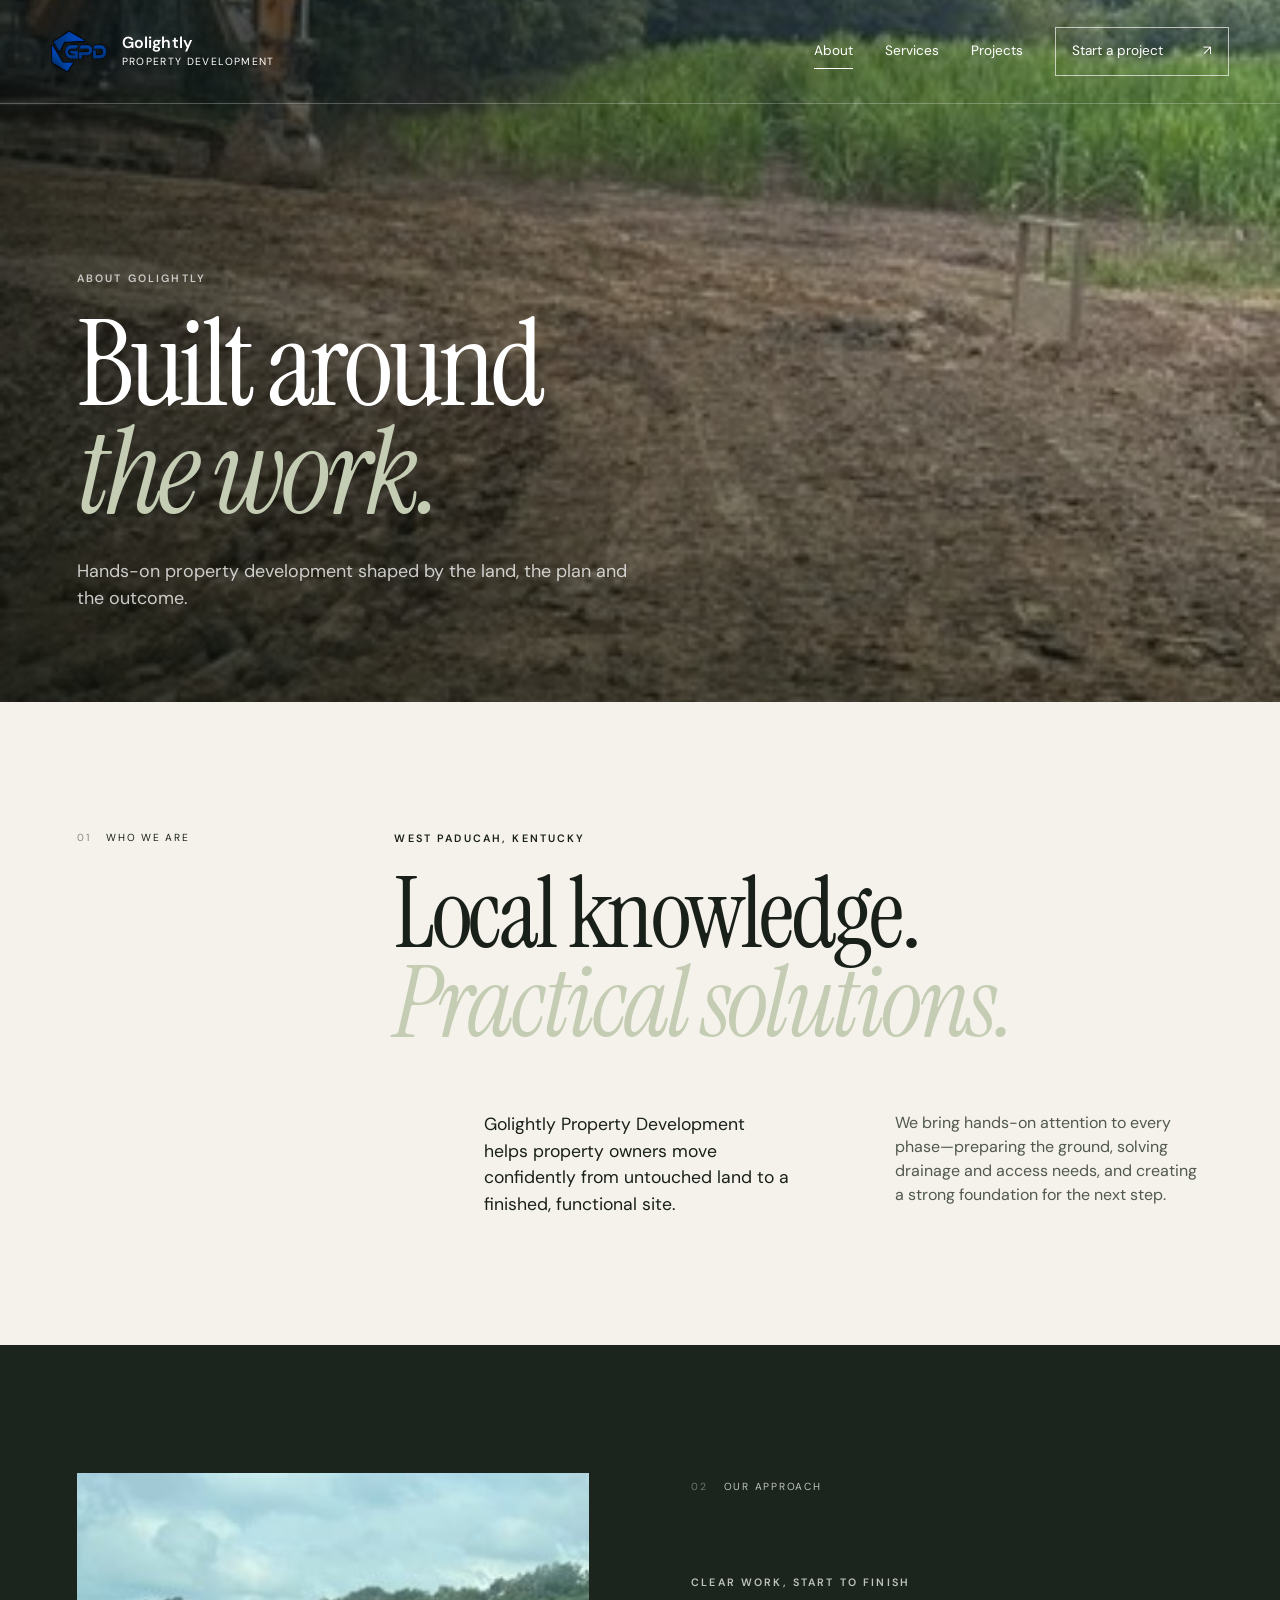
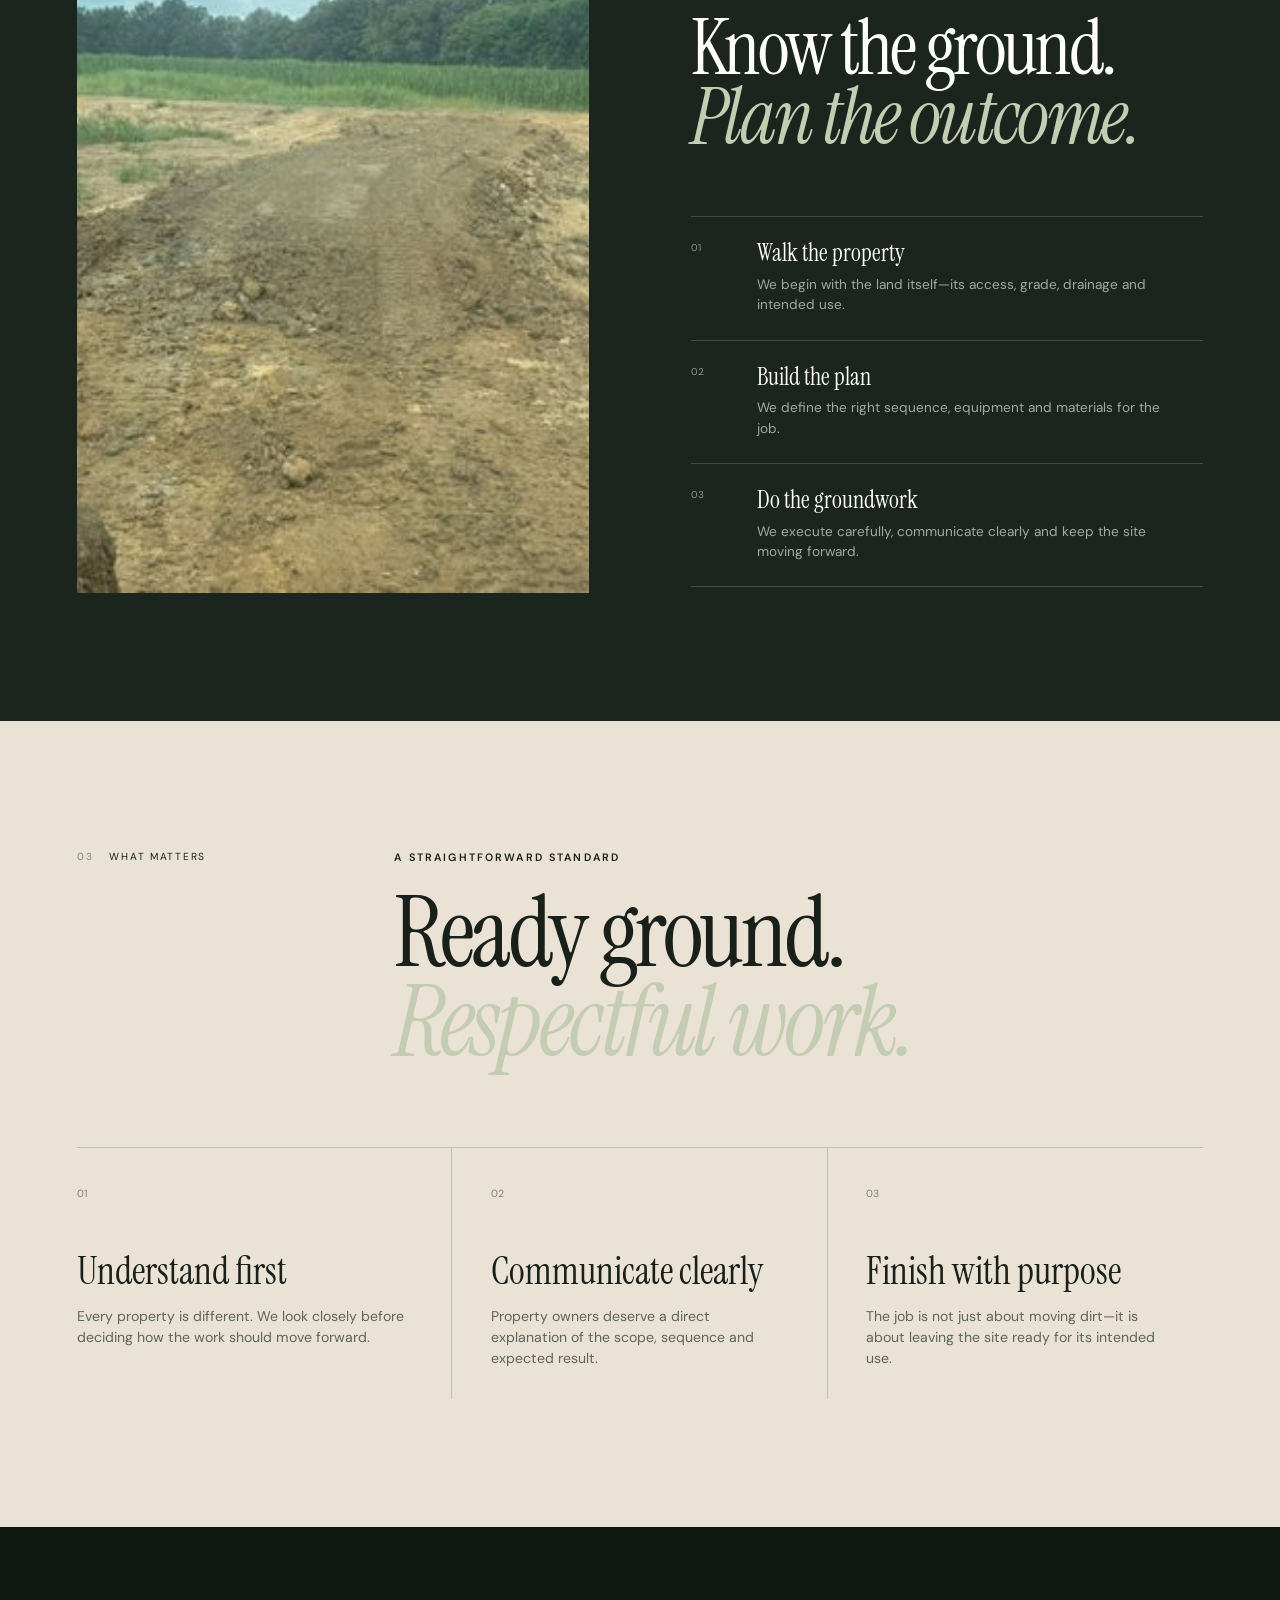
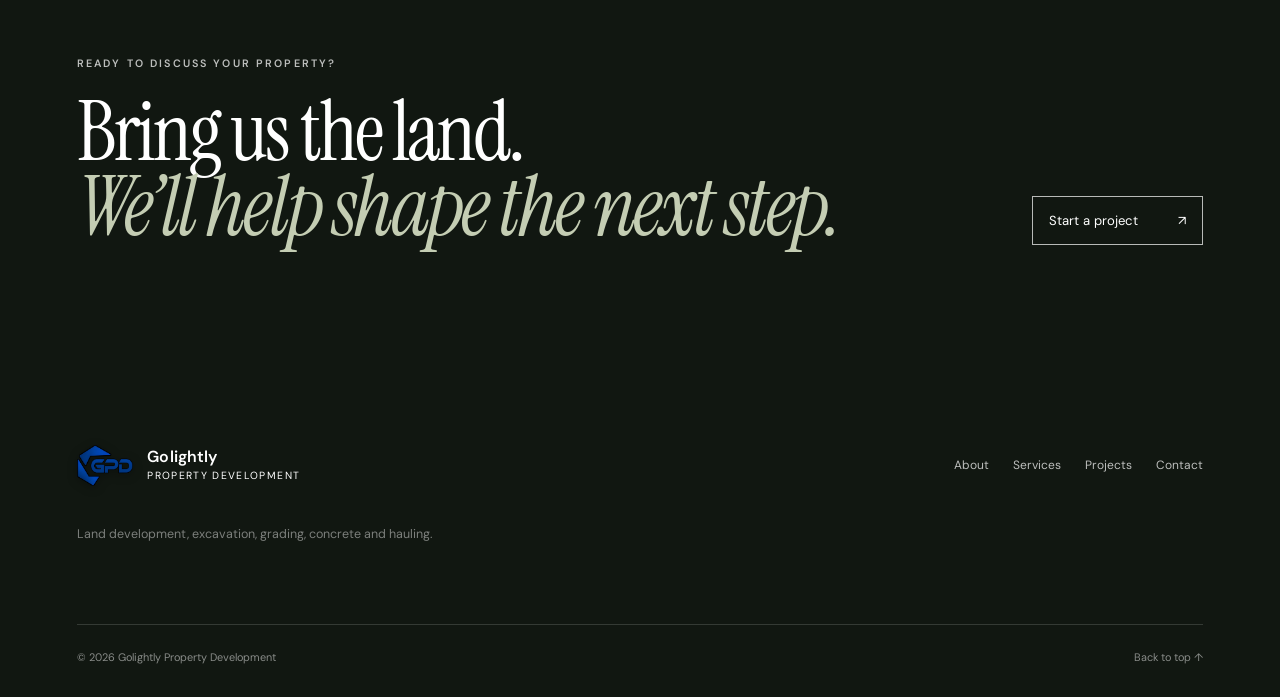
==== about.html @ 74268ecc "Optimize mobile navigation and split site into pages" ====
<!doctype html>
<html lang="en">
  <head>
    <meta charset="UTF-8" />
    <meta name="viewport" content="width=device-width, initial-scale=1" />
    <meta name="description" content="Learn about Golightly Property Development and our straightforward approach to property development and site work in Western Kentucky." />
    <meta name="theme-color" content="#1c251d" />
    <title>About | Golightly Property Development</title>
    <link rel="preconnect" href="https://fonts.googleapis.com" />
    <link rel="preconnect" href="https://fonts.gstatic.com" crossorigin />
    <link href="https://fonts.googleapis.com/css2?family=DM+Sans:wght@400;500;600&family=Instrument+Serif:ital@0;1&display=swap" rel="stylesheet" />
    <link rel="stylesheet" href="styles.css" />
    <script src="script.js" defer></script>
  </head>
  <body>
    <a class="skip-link" href="#main">Skip to content</a>
    <header class="site-header" data-header>
      <a class="brand" href="index.html" aria-label="Golightly Property Development home"><img class="brand-logo" src="assets/gpd-logo.png" alt="" aria-hidden="true" /><span class="brand-name">Golightly <small>Property Development</small></span></a>
      <button class="menu-toggle" type="button" aria-expanded="false" aria-controls="site-nav" data-menu-toggle><span></span><span></span><span></span><span class="sr-only" data-menu-label>Open menu</span></button>
      <nav class="site-nav" id="site-nav" aria-label="Main navigation" data-nav><a href="about.html" aria-current="page">About</a><a href="services.html">Services</a><a href="projects.html">Projects</a><a class="nav-cta" href="contact.html">Start a project <span>↗</span></a></nav>
    </header>

    <main id="main">
      <section class="page-hero" id="top">
        <div class="page-hero-media"><img src="assets/site-clearing.jpg" alt="Excavator working on a cleared development site" /></div>
        <div class="hero-overlay"></div>
        <div class="page-hero-copy reveal"><p class="eyebrow light">About Golightly</p><h1>Built around<br /><em>the work.</em></h1><p>Hands-on property development shaped by the land, the plan and the outcome.</p></div>
      </section>

      <section class="intro section-pad">
        <div class="section-label reveal"><span>01</span> Who we are</div>
        <div class="intro-content reveal">
          <p class="eyebrow">West Paducah, Kentucky</p>
          <h2>Local knowledge.<br /><em>Practical solutions.</em></h2>
          <div class="intro-grid">
            <p>Golightly Property Development helps property owners move confidently from untouched land to a finished, functional site.</p>
            <p>We bring hands-on attention to every phase—preparing the ground, solving drainage and access needs, and creating a strong foundation for the next step.</p>
          </div>
        </div>
      </section>

      <section class="process section-pad">
        <div class="process-visual reveal"><img src="assets/rough-grading.jpg" alt="Freshly graded access path across a development site" loading="lazy" /></div>
        <div class="process-copy reveal">
          <div class="section-label light"><span>02</span> Our approach</div>
          <p class="eyebrow light">Clear work, start to finish</p>
          <h2>Know the ground.<br /><em>Plan the outcome.</em></h2>
          <ol>
            <li><span>01</span><div><h3>Walk the property</h3><p>We begin with the land itself—its access, grade, drainage and intended use.</p></div></li>
            <li><span>02</span><div><h3>Build the plan</h3><p>We define the right sequence, equipment and materials for the job.</p></div></li>
            <li><span>03</span><div><h3>Do the groundwork</h3><p>We execute carefully, communicate clearly and keep the site moving forward.</p></div></li>
          </ol>
        </div>
      </section>

      <section class="values section-pad">
        <div class="values-head reveal"><div class="section-label"><span>03</span> What matters</div><div><p class="eyebrow">A straightforward standard</p><h2>Ready ground.<br /><em>Respectful work.</em></h2></div></div>
        <div class="value-grid">
          <article class="reveal"><span>01</span><h3>Understand first</h3><p>Every property is different. We look closely before deciding how the work should move forward.</p></article>
          <article class="reveal"><span>02</span><h3>Communicate clearly</h3><p>Property owners deserve a direct explanation of the scope, sequence and expected result.</p></article>
          <article class="reveal"><span>03</span><h3>Finish with purpose</h3><p>The job is not just about moving dirt—it is about leaving the site ready for its intended use.</p></article>
        </div>
      </section>

      <section class="inline-cta section-pad"><div class="reveal"><p class="eyebrow light">Ready to discuss your property?</p><h2>Bring us the land.<br /><em>We’ll help shape the next step.</em></h2></div><a class="button button-light" href="contact.html">Start a project <span>↗</span></a></section>
    </main>

    <footer><div class="footer-top"><a class="brand footer-brand" href="index.html"><img class="brand-logo" src="assets/gpd-logo.png" alt="" aria-hidden="true" /><span class="brand-name">Golightly <small>Property Development</small></span></a><nav class="footer-nav" aria-label="Footer navigation"><a href="about.html">About</a><a href="services.html">Services</a><a href="projects.html">Projects</a><a href="contact.html">Contact</a></nav></div><p>Land development, excavation, grading, concrete and hauling.</p><div class="footer-bottom"><span>© <span data-year></span> Golightly Property Development</span><a href="#top">Back to top ↑</a></div></footer>
  </body>
</html>
---- styles.css ----
:root {
  --ink: #192019;
  --forest: #1c251d;
  --forest-dark: #111711;
  --moss: #7f8c68;
  --sand: #e9e2d5;
  --cream: #f5f2eb;
  --white: #fff;
  --line: rgba(25, 32, 25, 0.18);
  --serif: "Instrument Serif", Georgia, serif;
  --sans: "DM Sans", Arial, sans-serif;
  --page-pad: clamp(1.5rem, 6vw, 7rem);
}

* {
  box-sizing: border-box;
}

html {
  scroll-behavior: smooth;
  scroll-padding-top: 96px;
}

body {
  margin: 0;
  min-width: 320px;
  overflow-x: hidden;
  background: var(--cream);
  color: var(--ink);
  font-family: var(--sans);
  font-size: 16px;
  line-height: 1.5;
  -webkit-font-smoothing: antialiased;
}

body.menu-open {
  width: 100%;
  overflow: hidden;
  overscroll-behavior: none;
}

img {
  display: block;
  width: 100%;
  height: 100%;
  object-fit: cover;
}

a {
  color: inherit;
  text-decoration: none;
}

button,
input,
select,
textarea {
  font: inherit;
}

button,
a {
  -webkit-tap-highlight-color: transparent;
}

.skip-link {
  position: fixed;
  left: 1rem;
  top: -5rem;
  z-index: 200;
  background: white;
  color: var(--ink);
  padding: 0.8rem 1rem;
}

.skip-link:focus {
  top: 1rem;
}

.sr-only {
  position: absolute;
  width: 1px;
  height: 1px;
  padding: 0;
  margin: -1px;
  overflow: hidden;
  clip: rect(0, 0, 0, 0);
  white-space: nowrap;
  border: 0;
}

.site-header {
  position: absolute;
  z-index: 100;
  top: 0;
  left: 0;
  width: 100%;
  height: 104px;
  padding: 0 clamp(1.25rem, 4vw, 4.5rem);
  display: flex;
  align-items: center;
  justify-content: space-between;
  color: white;
  border-bottom: 1px solid rgba(255, 255, 255, 0.25);
  transition: height 0.3s ease, background-color 0.3s ease, box-shadow 0.3s ease;
}

.site-header.scrolled,
.site-header.solid-header,
.site-header.menu-open {
  position: fixed;
  height: 82px;
  background: var(--forest);
  box-shadow: 0 8px 28px rgba(0, 0, 0, 0.16);
}

.brand {
  position: relative;
  z-index: 103;
  display: flex;
  align-items: center;
  gap: 0.9rem;
  min-width: 0;
}

.brand-logo {
  flex: 0 0 auto;
  width: 56px;
  height: 56px;
  object-fit: contain;
  filter: drop-shadow(0 2px 5px rgba(0, 0, 0, 0.3));
}

.brand-name {
  font-weight: 600;
  font-size: 1rem;
  line-height: 1.05;
  letter-spacing: 0.01em;
}

.brand-name small {
  display: block;
  margin-top: 0.3rem;
  font-size: 0.65rem;
  font-weight: 400;
  letter-spacing: 0.13em;
  text-transform: uppercase;
}

.site-nav {
  display: flex;
  align-items: center;
  gap: clamp(1.25rem, 2.5vw, 2.25rem);
  font-size: 0.85rem;
}

.site-nav > a:not(.nav-cta) {
  position: relative;
}

.site-nav > a:not(.nav-cta)::after {
  content: "";
  position: absolute;
  left: 0;
  bottom: -7px;
  width: 0;
  height: 1px;
  background: white;
  transition: width 0.3s ease;
}

.site-nav > a:hover::after,
.site-nav > a[aria-current="page"]::after {
  width: 100%;
}

.nav-cta,
.button {
  display: inline-flex;
  align-items: center;
  justify-content: space-between;
  gap: 2.5rem;
  border: 1px solid rgba(255, 255, 255, 0.65);
  padding: 0.85rem 1rem;
  transition: color 0.25s ease, background-color 0.25s ease, transform 0.25s ease;
}

.nav-cta:hover,
.button-light:hover {
  background: white;
  color: var(--forest);
}

.button:hover {
  transform: translateY(-2px);
}

.button-light {
  color: white;
  border-color: rgba(255, 255, 255, 0.7);
  font-size: 0.82rem;
}

.menu-toggle {
  position: relative;
  z-index: 104;
  display: none;
  width: 44px;
  height: 44px;
  padding: 9px 7px;
  border: 0;
  background: transparent;
  color: white;
  cursor: pointer;
}

.menu-toggle span:not(.sr-only) {
  display: block;
  width: 100%;
  height: 1px;
  margin: 6px 0;
  background: currentColor;
  transform-origin: center;
  transition: transform 0.25s ease, opacity 0.2s ease;
}

.menu-toggle[aria-expanded="true"] span:nth-child(1) {
  transform: translateY(7px) rotate(45deg);
}

.menu-toggle[aria-expanded="true"] span:nth-child(2) {
  opacity: 0;
}

.menu-toggle[aria-expanded="true"] span:nth-child(3) {
  transform: translateY(-7px) rotate(-45deg);
}

.hero,
.page-hero {
  position: relative;
  color: white;
  overflow: hidden;
  isolation: isolate;
}

.hero {
  min-height: 720px;
  height: 100svh;
}

.page-hero {
  min-height: 600px;
  height: min(78svh, 820px);
}

.hero-media,
.hero-overlay,
.page-hero-media {
  position: absolute;
  inset: 0;
}

.hero-media,
.page-hero-media {
  z-index: -2;
}

.hero-overlay {
  z-index: -1;
  background:
    linear-gradient(90deg, rgba(14, 19, 14, 0.75) 0%, rgba(14, 19, 14, 0.38) 50%, rgba(14, 19, 14, 0.12)),
    linear-gradient(0deg, rgba(14, 19, 14, 0.5), transparent 50%);
}

.hero-media img {
  object-position: center 52%;
  transform: scale(1.02);
  animation: heroScale 12s ease-out forwards;
}

.page-hero-media img {
  object-position: center;
}

@keyframes heroScale {
  to {
    transform: scale(1.1);
  }
}

.hero-copy {
  position: absolute;
  left: clamp(1.5rem, 8vw, 9rem);
  bottom: clamp(5rem, 12vh, 9rem);
  width: min(880px, 84vw);
}

.page-hero-copy {
  position: absolute;
  left: var(--page-pad);
  bottom: clamp(4rem, 10vh, 7rem);
  width: min(920px, 85vw);
}

.page-hero-copy > p:last-child {
  max-width: 560px;
  margin: 2rem 0 0;
  color: rgba(255, 255, 255, 0.76);
  font-size: clamp(1rem, 1.4vw, 1.2rem);
}

.eyebrow {
  margin: 0 0 1.5rem;
  font-size: 0.67rem;
  font-weight: 600;
  letter-spacing: 0.2em;
  text-transform: uppercase;
}

.eyebrow.light {
  color: rgba(255, 255, 255, 0.72);
}

h1,
h2 {
  margin: 0;
  font-family: var(--serif);
  font-weight: 400;
  line-height: 0.9;
  letter-spacing: -0.035em;
}

h1 {
  font-size: clamp(4rem, 9.4vw, 9rem);
}

h2 {
  font-size: clamp(3.4rem, 7.7vw, 7.2rem);
}

h1 em,
h2 em {
  color: #c4cdb3;
  font-weight: 400;
}

.hero-intro {
  max-width: 560px;
  margin: 2.2rem 0 2.5rem;
  color: rgba(255, 255, 255, 0.82);
  font-size: clamp(1rem, 1.5vw, 1.2rem);
}

.hero-actions {
  display: flex;
  align-items: center;
  gap: 2rem;
}

.text-link {
  display: inline-flex;
  align-items: center;
  justify-content: space-between;
  gap: 3rem;
  padding-bottom: 0.55rem;
  border-bottom: 1px solid currentColor;
  font-size: 0.82rem;
}

.text-link.light {
  color: white;
}

.hero-index {
  position: absolute;
  right: clamp(1.5rem, 4vw, 4.5rem);
  bottom: 3.2rem;
  display: flex;
  align-items: center;
  gap: 0.75rem;
  font-size: 0.65rem;
}

.hero-index .line {
  width: 90px;
  height: 1px;
  background: rgba(255, 255, 255, 0.55);
}

.section-pad {
  padding: clamp(5.5rem, 10vw, 10rem) var(--page-pad);
}

.section-label {
  display: flex;
  gap: 1rem;
  font-size: 0.64rem;
  letter-spacing: 0.17em;
  text-transform: uppercase;
}

.section-label span {
  opacity: 0.5;
}

.section-label.light {
  color: rgba(255, 255, 255, 0.72);
}

.intro {
  display: grid;
  grid-template-columns: minmax(130px, 1fr) minmax(0, 3fr);
  gap: 3rem;
}

.intro-content {
  max-width: 1080px;
}

.intro-grid {
  display: grid;
  grid-template-columns: 1fr 1fr;
  gap: clamp(2rem, 8vw, 8rem);
  max-width: 850px;
  margin: 4rem 0 0 clamp(0rem, 7vw, 7rem);
}

.intro-grid p {
  margin: 0;
  color: #50584f;
}

.intro-grid > p:first-child {
  color: var(--ink);
  font-size: 1.1rem;
}

.intro-grid .text-link {
  margin-top: 2rem;
}

.services {
  background: var(--sand);
}

.services-head,
.services-intro {
  display: grid;
  grid-template-columns: minmax(130px, 1fr) minmax(0, 3fr);
}

.services-head .eyebrow,
.services-head h2 {
  grid-column: 2;
}

.service-list {
  margin-top: 5rem;
  border-top: 1px solid var(--line);
}

.service-item {
  display: grid;
  grid-template-columns: minmax(70px, 1fr) minmax(0, 3fr) auto;
  gap: 2rem;
  align-items: center;
  padding: 2rem 0;
  border-bottom: 1px solid var(--line);
  transition: padding 0.3s ease, background-color 0.3s ease;
}

.service-num {
  font-size: 0.65rem;
  opacity: 0.6;
}

.service-item > div {
  display: grid;
  grid-template-columns: 1fr 1fr;
  gap: 3rem;
  align-items: center;
}

.service-item h3 {
  margin: 0;
  font: 400 clamp(1.8rem, 3.5vw, 3.3rem) / 1 var(--serif);
}

.service-item p {
  max-width: 410px;
  margin: 0;
  color: #666b62;
  font-size: 0.88rem;
}

.service-arrow {
  font-size: 1.3rem;
}

.services-intro {
  gap: 3rem;
}

.services-intro > div:last-child {
  max-width: 980px;
}

.lead-copy {
  max-width: 600px;
  margin: 3rem 0 0;
  color: #5c635a;
  font-size: 1.05rem;
}

.service-details {
  background: var(--sand);
}

.service-detail {
  display: grid;
  grid-template-columns: minmax(0, 1.05fr) minmax(0, 0.95fr);
  gap: clamp(3rem, 8vw, 9rem);
  align-items: center;
  border-bottom: 1px solid var(--line);
}

.service-detail.reverse .service-detail-image {
  order: 2;
}

.service-detail-image {
  height: min(650px, 55vw);
  min-height: 430px;
  overflow: hidden;
}

.service-detail-copy {
  max-width: 590px;
}

.service-detail-copy .service-num {
  display: block;
  margin-bottom: 4rem;
}

.service-detail-copy h2 {
  font-size: clamp(3.3rem, 6vw, 6rem);
}

.service-detail-copy > p:not(.eyebrow) {
  max-width: 520px;
  margin: 2rem 0;
  color: #596057;
}

.service-detail-copy ul {
  margin: 2.5rem 0 0;
  padding: 0;
  list-style: none;
  border-top: 1px solid var(--line);
}

.service-detail-copy li {
  position: relative;
  padding: 0.9rem 0 0.9rem 1.25rem;
  border-bottom: 1px solid var(--line);
  font-size: 0.85rem;
}

.service-detail-copy li::before {
  content: "↗";
  position: absolute;
  left: 0;
  color: var(--moss);
}

.work {
  background: var(--cream);
}

.work-head {
  display: grid;
  grid-template-columns: minmax(130px, 1fr) minmax(0, 2fr) minmax(220px, 1fr);
  gap: 3rem;
  align-items: end;
  margin-bottom: 6rem;
}

.work-head > p,
.work-summary p {
  max-width: 310px;
  margin: 0;
  color: #656b64;
}

.work-summary .text-link {
  margin-top: 2rem;
}

.project-grid {
  display: grid;
  grid-template-columns: minmax(0, 1fr) minmax(0, 1fr);
  gap: clamp(3rem, 7vw, 8rem) clamp(1.5rem, 4vw, 4rem);
}

.project-grid-featured .project:nth-child(2),
.project-grid:not(.project-grid-featured) .project:nth-child(even) {
  margin-top: 8rem;
}

.project-image {
  display: block;
  height: clamp(340px, 48vw, 680px);
  overflow: hidden;
  background: #ddd;
}

.project-image.portrait {
  height: clamp(420px, 52vw, 720px);
}

.project-image img {
  transition: transform 0.8s cubic-bezier(0.2, 0.7, 0.2, 1);
}

figure {
  margin: 0;
}

figcaption {
  display: flex;
  justify-content: space-between;
  gap: 1rem;
  margin-top: 1.2rem;
  padding-top: 1.2rem;
  border-top: 1px solid var(--line);
}

figcaption span {
  color: #797e76;
  font-size: 0.65rem;
  letter-spacing: 0.12em;
  text-transform: uppercase;
}

figcaption h3 {
  margin: 0.35rem 0 0;
  font: 400 1.65rem / 1 var(--serif);
}

.process {
  display: grid;
  grid-template-columns: minmax(0, 1fr) minmax(0, 1fr);
  gap: clamp(3rem, 8vw, 8rem);
  align-items: center;
  background: var(--forest);
  color: white;
}

.process-visual {
  height: min(720px, 70vw);
  min-height: 480px;
}

.process-copy .section-label {
  margin-bottom: 5rem;
}

.process-copy h2 {
  font-size: clamp(3.4rem, 6vw, 6.2rem);
}

.process ol {
  margin: 4rem 0 0;
  padding: 0;
  list-style: none;
  border-top: 1px solid rgba(255, 255, 255, 0.18);
}

.process li {
  display: grid;
  grid-template-columns: 50px 1fr;
  gap: 1rem;
  padding: 1.5rem 0;
  border-bottom: 1px solid rgba(255, 255, 255, 0.18);
}

.process li > span {
  font-size: 0.62rem;
  opacity: 0.5;
}

.process h3 {
  margin: 0;
  font: 400 1.5rem / 1 var(--serif);
}

.process li p {
  max-width: 420px;
  margin: 0.6rem 0 0;
  color: rgba(255, 255, 255, 0.6);
  font-size: 0.85rem;
}

.values {
  background: var(--sand);
}

.values-head {
  display: grid;
  grid-template-columns: minmax(130px, 1fr) minmax(0, 3fr);
  gap: 3rem;
  margin-bottom: 5rem;
}

.value-grid {
  display: grid;
  grid-template-columns: repeat(3, minmax(0, 1fr));
  border-top: 1px solid var(--line);
}

.value-grid article {
  min-width: 0;
  padding: 2rem clamp(1rem, 3vw, 3rem) 1rem 0;
  border-right: 1px solid var(--line);
}

.value-grid article:not(:first-child) {
  padding-left: clamp(1rem, 3vw, 3rem);
}

.value-grid article:last-child {
  border-right: 0;
}

.value-grid span {
  font-size: 0.65rem;
  opacity: 0.5;
}

.value-grid h3 {
  margin: 3rem 0 1rem;
  font: 400 clamp(1.8rem, 3vw, 2.7rem) / 1 var(--serif);
}

.value-grid p {
  color: #5d645b;
  font-size: 0.88rem;
}

.gallery {
  padding-bottom: clamp(5rem, 9vw, 9rem);
  overflow: hidden;
  background: var(--sand);
}

.marquee {
  display: flex;
  align-items: center;
  gap: 2.5rem;
  padding: 2rem 0 2.5rem;
  white-space: nowrap;
  transform: translateX(-4vw);
  font: 400 clamp(3rem, 7vw, 7rem) / 1 var(--serif);
}

.marquee i {
  color: var(--moss);
  font: normal 1.5rem var(--sans);
}

.gallery-grid {
  display: grid;
  grid-template-columns: 1.1fr 0.8fr 1fr;
  gap: 1rem;
  padding: 0 clamp(1rem, 3vw, 3rem);
}

.gallery-grid img {
  height: clamp(250px, 36vw, 520px);
}

.gallery-grid img:nth-child(2) {
  height: clamp(220px, 29vw, 420px);
  margin-top: 5rem;
}

.home-cta {
  display: grid;
  grid-template-columns: minmax(0, 1fr) minmax(0, 1fr);
  gap: clamp(3rem, 8vw, 8rem);
  align-items: center;
  background: var(--forest-dark);
  color: white;
}

.home-cta-image {
  height: min(680px, 62vw);
  min-height: 440px;
}

.home-cta-copy h2 {
  font-size: clamp(3.5rem, 6.5vw, 6.5rem);
}

.home-cta-copy > p:not(.eyebrow) {
  max-width: 500px;
  margin: 2rem 0 2.5rem;
  color: rgba(255, 255, 255, 0.64);
}

.inline-cta {
  display: flex;
  align-items: end;
  justify-content: space-between;
  gap: 3rem;
  background: var(--forest-dark);
  color: white;
}

.inline-cta h2 {
  font-size: clamp(3.4rem, 6.5vw, 6.5rem);
}

.inline-cta .button {
  flex: 0 0 auto;
}

.contact-page {
  background: var(--forest-dark);
}

.contact {
  display: flex;
  min-height: 100svh;
  padding-top: clamp(10rem, 16vw, 14rem);
  flex-direction: column;
  justify-content: space-between;
  background: var(--forest-dark);
  color: white;
}

.contact-top .section-label {
  margin-bottom: 5rem;
}

.contact-top h1 {
  font-size: clamp(4rem, 9vw, 9rem);
}

.contact-top > p:last-child {
  max-width: 530px;
  margin: 2rem 0 0;
  color: rgba(255, 255, 255, 0.62);
}

.contact-bottom {
  display: grid;
  grid-template-columns: minmax(0, 1.65fr) minmax(280px, 0.7fr);
  gap: clamp(3rem, 8vw, 8rem);
  align-items: start;
  margin-top: 7rem;
}

.project-form {
  min-width: 0;
  padding-top: 2rem;
  border-top: 1px solid rgba(255, 255, 255, 0.35);
}

.form-grid {
  display: grid;
  grid-template-columns: minmax(0, 1fr) minmax(0, 1fr);
  gap: 2rem 1.5rem;
}

.project-form label {
  display: block;
  min-width: 0;
}

.project-form label > span {
  display: block;
  margin-bottom: 0.7rem;
  color: rgba(255, 255, 255, 0.5);
  font-size: 0.62rem;
  letter-spacing: 0.15em;
  text-transform: uppercase;
}

.project-form input,
.project-form select,
.project-form textarea {
  width: 100%;
  max-width: 100%;
  padding: 0.55rem 0 0.85rem;
  border: 0;
  border-bottom: 1px solid rgba(255, 255, 255, 0.25);
  border-radius: 0;
  outline: none;
  background: transparent;
  color: white;
  font-size: max(1rem, 16px);
  transition: border-color 0.25s ease;
}

.project-form textarea {
  min-height: 125px;
  resize: vertical;
}

.project-form select {
  color: rgba(255, 255, 255, 0.82);
  cursor: pointer;
}

.project-form select option {
  background: var(--cream);
  color: var(--ink);
}

.project-form input::placeholder,
.project-form textarea::placeholder {
  color: rgba(255, 255, 255, 0.32);
}

.project-form input:focus,
.project-form select:focus,
.project-form textarea:focus {
  border-color: #4d8df7;
}

.form-wide {
  grid-column: 1 / -1;
}

.form-actions {
  display: flex;
  align-items: center;
  justify-content: space-between;
  gap: 2rem;
  margin-top: 2rem;
}

.form-actions p {
  max-width: 300px;
  margin: 0;
  color: rgba(255, 255, 255, 0.42);
  font-size: 0.7rem;
}

.form-actions button {
  display: flex;
  align-items: center;
  justify-content: space-between;
  gap: 3rem;
  min-height: 50px;
  padding: 1rem 1.2rem;
  border: 1px solid #3d7ee8;
  background: #135bbd;
  color: white;
  cursor: pointer;
  transition: background-color 0.25s ease, transform 0.25s ease;
}

.form-actions button:hover {
  background: #1d6ed9;
  transform: translateY(-2px);
}

.form-status {
  min-height: 1.4em;
  margin: 1rem 0 0;
  color: #a9c5f4;
  font-size: 0.78rem;
}

.contact-aside {
  position: sticky;
  top: 110px;
  min-width: 0;
}

.contact-call,
.contact-email {
  display: flex;
  padding: 1.5rem 0 2rem;
  flex-direction: column;
  gap: 1rem;
  border-top: 1px solid rgba(255, 255, 255, 0.35);
}

.contact-call span,
.contact-email span {
  color: rgba(255, 255, 255, 0.45);
  font-size: 0.65rem;
  letter-spacing: 0.14em;
  text-transform: uppercase;
}

.contact-call strong {
  font: 400 clamp(1.6rem, 3vw, 2.3rem) / 1 var(--serif);
}

.contact-email strong {
  overflow-wrap: anywhere;
  font: 400 clamp(1.15rem, 2vw, 1.7rem) / 1.15 var(--serif);
}

.contact-meta {
  display: grid;
  gap: 1.5rem;
  padding-top: 2rem;
  border-top: 1px solid rgba(255, 255, 255, 0.18);
}

.contact-meta p {
  margin: 0;
}

.contact-meta span {
  display: block;
  margin-bottom: 0.5rem;
  color: rgba(255, 255, 255, 0.45);
  font-size: 0.62rem;
  letter-spacing: 0.15em;
  text-transform: uppercase;
}

footer {
  padding: 4rem var(--page-pad) 2rem;
  background: var(--forest-dark);
  color: white;
}

.footer-top {
  display: flex;
  align-items: center;
  justify-content: space-between;
  gap: 2rem;
}

.footer-brand {
  display: inline-flex;
}

.footer-nav {
  display: flex;
  flex-wrap: wrap;
  gap: 1.5rem;
  color: rgba(255, 255, 255, 0.72);
  font-size: 0.75rem;
}

footer > p {
  max-width: 360px;
  margin: 2rem 0 5rem;
  color: rgba(255, 255, 255, 0.45);
  font-size: 0.78rem;
}

.footer-bottom {
  display: flex;
  justify-content: space-between;
  padding-top: 1.5rem;
  border-top: 1px solid rgba(255, 255, 255, 0.15);
  color: rgba(255, 255, 255, 0.5);
  font-size: 0.68rem;
}

.reveal {
  opacity: 0;
  transform: translateY(30px);
  transition: opacity 0.85s ease, transform 0.85s cubic-bezier(0.2, 0.7, 0.2, 1);
}

.reveal.visible {
  opacity: 1;
  transform: none;
}

@media (hover: hover) and (pointer: fine) {
  .service-item:hover {
    padding-left: 1rem;
    background: rgba(255, 255, 255, 0.25);
  }

  .project:hover img {
    transform: scale(1.04);
  }
}

@media (max-width: 960px) {
  .site-header {
    height: 82px;
    padding-inline: 1.25rem;
  }

  .site-header.scrolled,
  .site-header.solid-header,
  .site-header.menu-open {
    height: 82px;
  }

  .brand-logo {
    width: 48px;
    height: 48px;
  }

  .brand-name {
    font-size: 0.88rem;
  }

  .brand-name small {
    font-size: 0.55rem;
  }

  .menu-toggle {
    display: block;
  }

  .site-nav {
    position: fixed;
    z-index: 101;
    inset: 0;
    width: 100%;
    height: 100vh;
    height: 100dvh;
    padding: max(7rem, env(safe-area-inset-top)) max(1.5rem, env(safe-area-inset-right)) max(2rem, env(safe-area-inset-bottom)) max(1.5rem, env(safe-area-inset-left));
    display: flex;
    overflow-y: auto;
    overscroll-behavior: contain;
    flex-direction: column;
    align-items: flex-start;
    justify-content: center;
    gap: 1.75rem;
    background-color: #1c251d;
    color: white;
    font: 400 clamp(2.4rem, 9vw, 4.5rem) / 1 var(--serif);
    visibility: hidden;
    pointer-events: none;
    transform: translateX(100%);
    transition: transform 0.38s cubic-bezier(0.7, 0, 0.2, 1), visibility 0s linear 0.38s;
  }

  .site-nav.open {
    visibility: visible;
    pointer-events: auto;
    transform: translateX(0);
    transition-delay: 0s;
  }

  .site-nav > a:not(.nav-cta)::after {
    bottom: -5px;
  }

  .site-nav .nav-cta {
    width: 100%;
    margin-top: 0.75rem;
    font: 400 1rem var(--sans);
  }

  .hero,
  .page-hero {
    min-height: 650px;
  }

  .hero-copy,
  .page-hero-copy {
    left: 1.5rem;
    width: calc(100% - 3rem);
  }

  .hero-copy {
    bottom: 5rem;
  }

  .page-hero-copy {
    bottom: 4rem;
  }

  .hero-index {
    display: none;
  }

  .intro,
  .services-head,
  .services-intro,
  .work-head,
  .process,
  .service-detail,
  .values-head,
  .home-cta,
  .contact-bottom {
    grid-template-columns: minmax(0, 1fr);
  }

  .intro .section-label,
  .services-head .section-label,
  .services-intro .section-label,
  .work-head .section-label,
  .values-head .section-label {
    margin-bottom: 1rem;
  }

  .intro-grid {
    margin-left: 0;
  }

  .services-head .eyebrow,
  .services-head h2 {
    grid-column: 1;
  }

  .service-item {
    grid-template-columns: 40px minmax(0, 1fr) auto;
  }

  .service-item > div {
    grid-template-columns: minmax(0, 1fr);
    gap: 0.8rem;
  }

  .service-detail.reverse .service-detail-image {
    order: 0;
  }

  .service-detail-image {
    height: min(650px, 75vw);
    min-height: 440px;
  }

  .work-head {
    gap: 1rem;
  }

  .work-summary p {
    max-width: 520px;
  }

  .process-visual,
  .home-cta-image {
    height: min(620px, 80vw);
    min-height: 440px;
  }

  .process-copy .section-label {
    margin: 0 0 3rem;
  }

  .contact-bottom {
    gap: 4rem;
    margin-top: 5rem;
  }

  .contact-aside {
    position: static;
  }

  .inline-cta {
    align-items: flex-start;
    flex-direction: column;
  }
}

@media (max-width: 700px) {
  :root {
    --page-pad: 1.25rem;
  }

  html {
    scroll-padding-top: 82px;
  }

  h1 {
    font-size: clamp(3.25rem, 16vw, 5.2rem);
    line-height: 0.92;
  }

  h2 {
    font-size: clamp(2.9rem, 13.5vw, 4.6rem);
    line-height: 0.94;
  }

  .hero,
  .page-hero {
    min-height: 610px;
    height: 100svh;
    max-height: 820px;
  }

  .hero-copy,
  .page-hero-copy {
    left: var(--page-pad);
    width: calc(100% - (var(--page-pad) * 2));
  }

  .hero-copy {
    bottom: 3.5rem;
  }

  .page-hero-copy {
    bottom: 3rem;
  }

  .hero-intro,
  .page-hero-copy > p:last-child {
    max-width: 100%;
    margin-top: 1.5rem;
    font-size: 0.96rem;
  }

  .hero-actions {
    align-items: flex-start;
    flex-direction: column;
    gap: 1.25rem;
  }

  .hero-actions .button,
  .hero-actions .text-link {
    width: 100%;
  }

  .section-pad {
    padding-block: clamp(4.5rem, 18vw, 6.5rem);
  }

  .intro-grid,
  .project-grid,
  .value-grid,
  .gallery-grid,
  .form-grid {
    grid-template-columns: minmax(0, 1fr);
  }

  .intro-grid {
    gap: 1.5rem;
    margin-top: 2.5rem;
  }

  .service-list {
    margin-top: 3rem;
  }

  .service-item {
    gap: 0.75rem;
    padding: 1.5rem 0;
  }

  .service-item h3 {
    font-size: 1.85rem;
  }

  .service-item p {
    font-size: 0.78rem;
  }

  .service-detail-image,
  .process-visual,
  .home-cta-image {
    height: 115vw;
    min-height: 380px;
    max-height: 560px;
  }

  .service-detail-copy .service-num {
    margin-bottom: 2.5rem;
  }

  .work-head {
    margin-bottom: 3.5rem;
  }

  .project-grid {
    gap: 4rem;
  }

  .project-grid-featured .project:nth-child(2),
  .project-grid:not(.project-grid-featured) .project:nth-child(even) {
    margin-top: 0;
  }

  .project-image,
  .project-image.portrait {
    height: 112vw;
    min-height: 360px;
    max-height: 590px;
  }

  figcaption {
    align-items: flex-start;
  }

  figcaption h3 {
    font-size: 1.45rem;
  }

  .value-grid {
    border-top: 0;
  }

  .value-grid article,
  .value-grid article:not(:first-child) {
    padding: 2rem 0;
    border-top: 1px solid var(--line);
    border-right: 0;
  }

  .value-grid h3 {
    margin-top: 2rem;
  }

  .gallery-grid {
    gap: 1rem;
  }

  .gallery-grid img,
  .gallery-grid img:nth-child(2) {
    height: 78vw;
    margin-top: 0;
  }

  .gallery-grid img:last-child {
    display: none;
  }

  .marquee {
    font-size: 3rem;
  }

  .inline-cta .button {
    width: 100%;
  }

  .contact {
    padding-top: 9rem;
  }

  .contact-top .section-label {
    margin-bottom: 3rem;
  }

  .contact-top h1 {
    font-size: clamp(3.25rem, 16vw, 5.2rem);
  }

  .form-wide {
    grid-column: 1;
  }

  .form-actions {
    align-items: stretch;
    flex-direction: column;
  }

  .form-actions button {
    width: 100%;
  }

  .contact-meta {
    grid-template-columns: minmax(0, 1fr);
  }

  .footer-top {
    align-items: flex-start;
    flex-direction: column;
  }

  .footer-nav {
    width: 100%;
    justify-content: space-between;
  }

  footer > p {
    margin-bottom: 3rem;
  }

  .footer-bottom {
    gap: 1rem;
    flex-direction: column;
  }
}

@media (max-width: 390px) {
  .site-header {
    padding-inline: 0.9rem;
  }

  .brand {
    gap: 0.6rem;
  }

  .brand-logo {
    width: 42px;
    height: 42px;
  }

  .brand-name {
    font-size: 0.78rem;
  }

  .brand-name small {
    max-width: 150px;
    font-size: 0.48rem;
    letter-spacing: 0.1em;
  }

  .site-nav {
    padding-inline: 1.15rem;
  }

  .service-item {
    grid-template-columns: 30px minmax(0, 1fr);
  }

  .service-arrow {
    display: none;
  }

  .footer-nav {
    display: grid;
    grid-template-columns: 1fr 1fr;
  }
}

@media (prefers-reduced-motion: reduce) {
  html {
    scroll-behavior: auto;
  }

  .hero-media img {
    animation: none;
  }

  .reveal {
    opacity: 1;
    transform: none;
    transition: none;
  }

  .site-nav,
  .menu-toggle span,
  .project-image img {
    transition: none;
  }
}
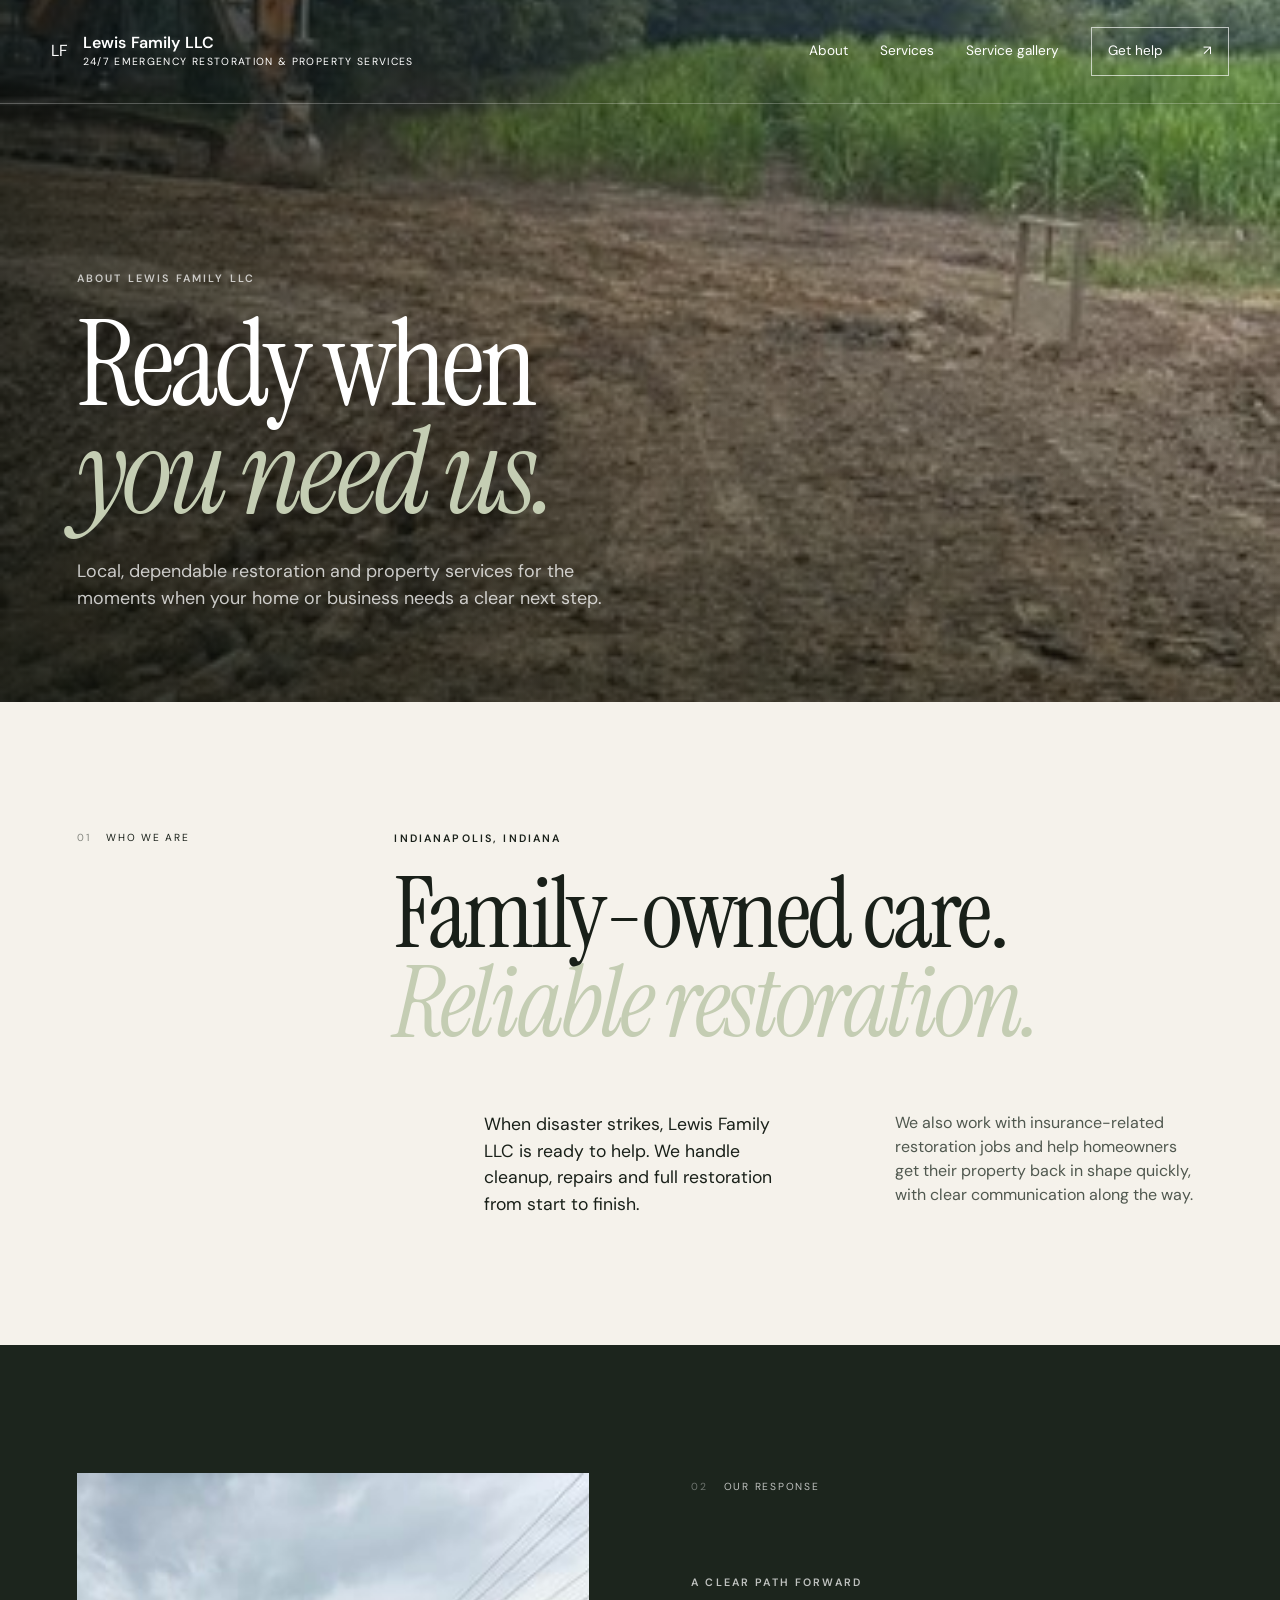
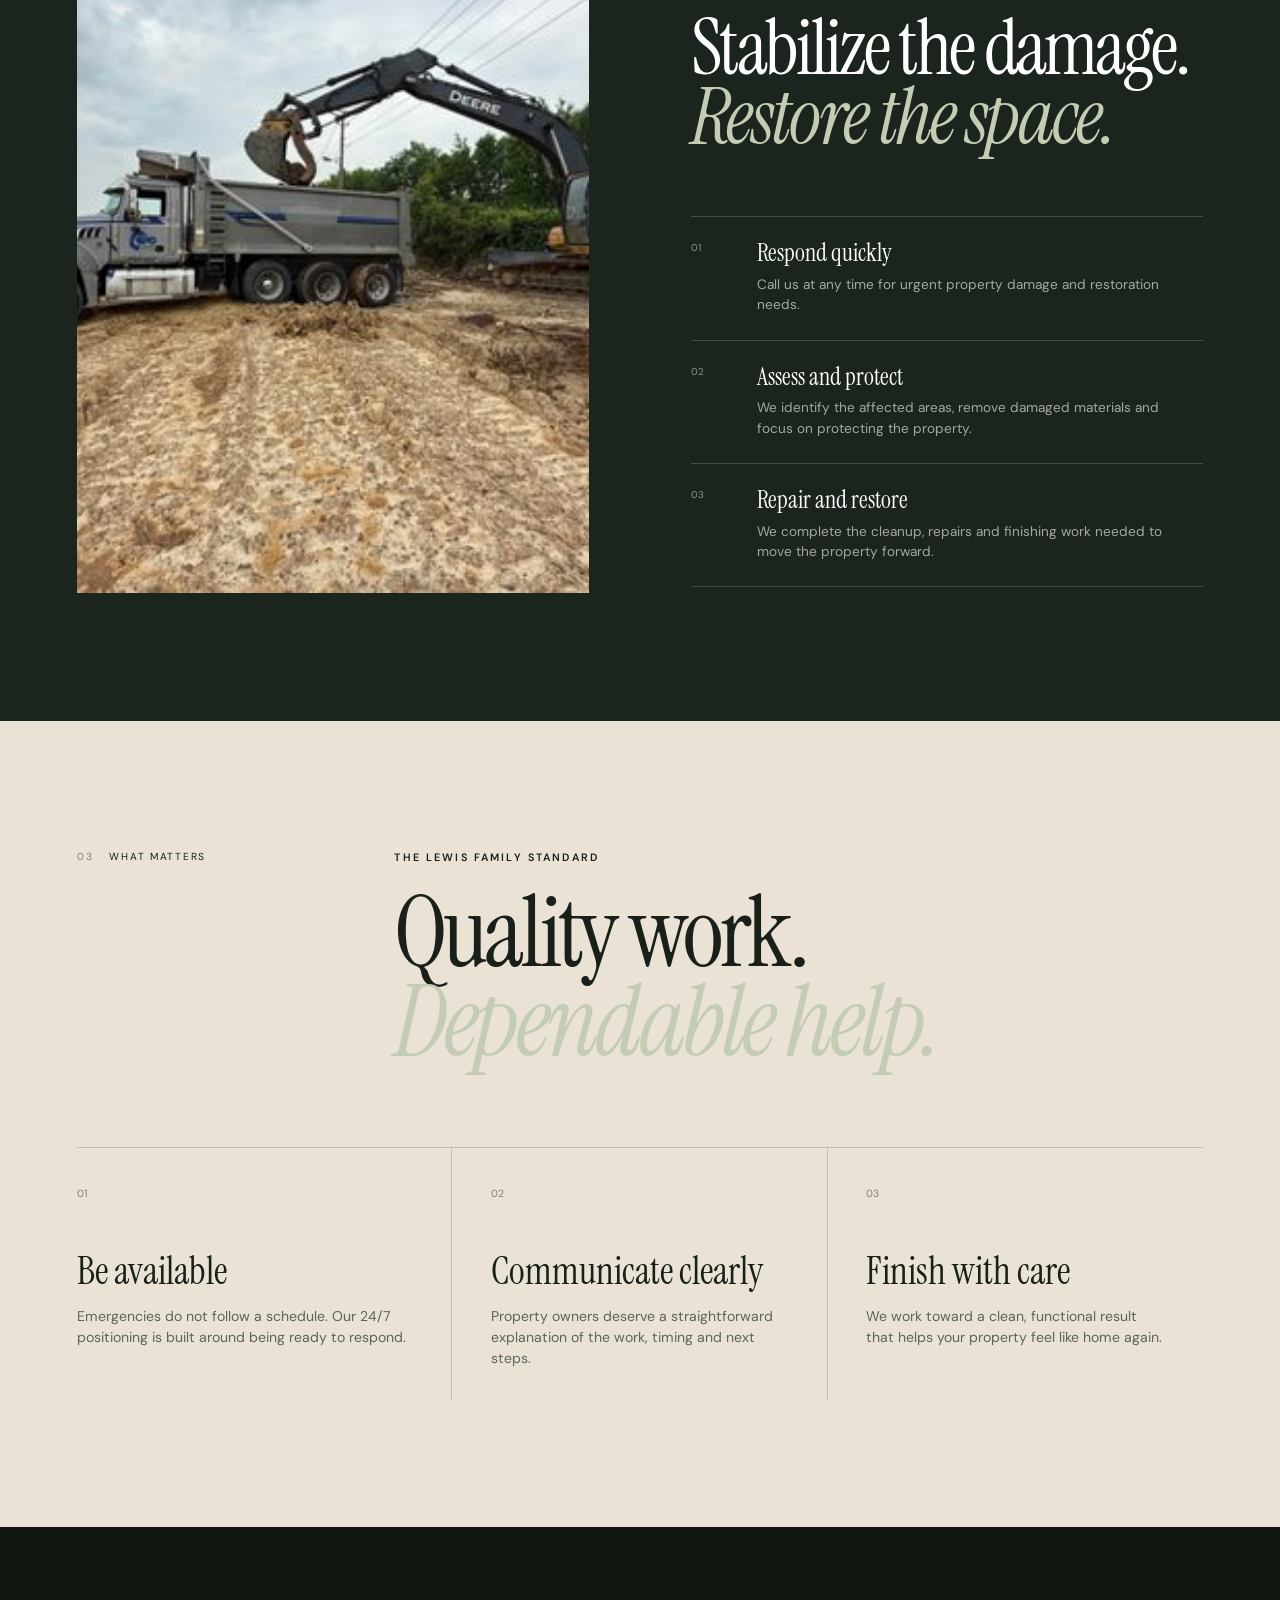
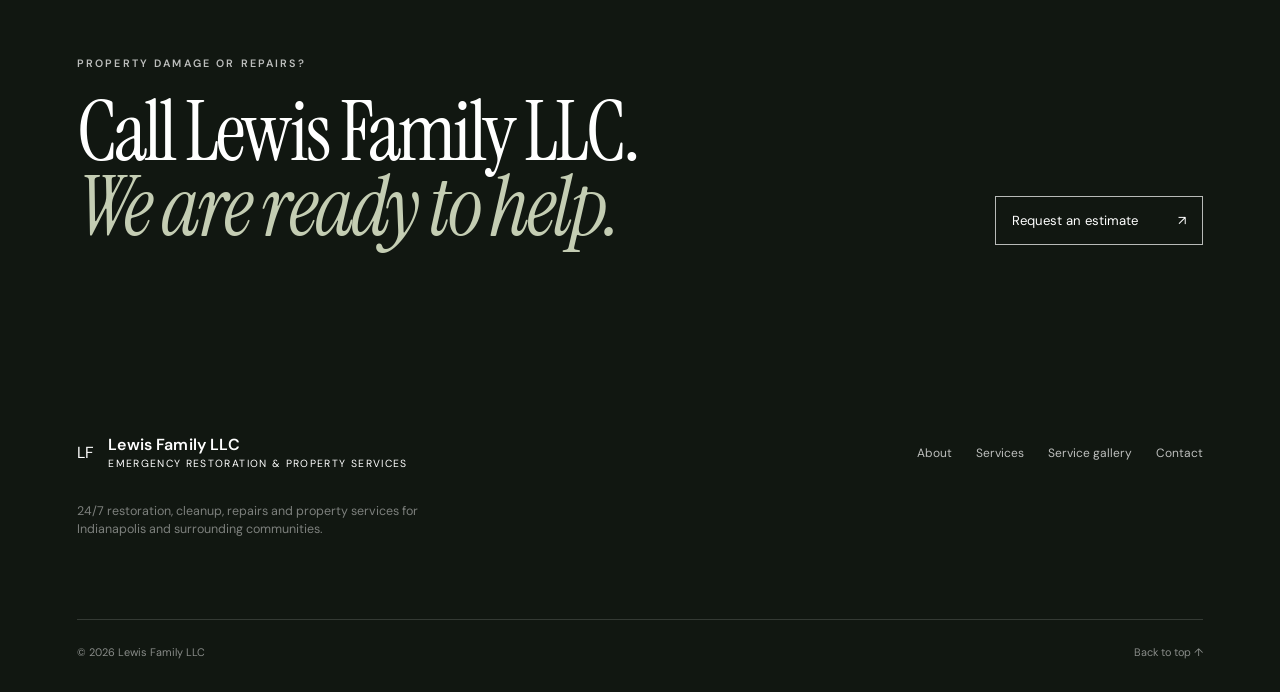
==== commit f85f448d: "Update site context for Lewis Family LLC" ====
--- a/about.html
+++ b/about.html
@@ -3,9 +3,9 @@
   <head>
     <meta charset="UTF-8" />
     <meta name="viewport" content="width=device-width, initial-scale=1" />
-    <meta name="description" content="Learn about Golightly Property Development and our straightforward approach to property development and site work in Western Kentucky." />
-    <meta name="theme-color" content="#1c251d" />
-    <title>About | Golightly Property Development</title>
+    <meta name="description" content="Learn about Lewis Family LLC, a local family-owned company providing 24/7 emergency restoration, cleanup, repairs and property services in Indianapolis and surrounding communities." />
+    <meta name="theme-color" content="#0f2b46" />
+    <title>About | Lewis Family LLC</title>
     <link rel="preconnect" href="https://fonts.googleapis.com" />
     <link rel="preconnect" href="https://fonts.gstatic.com" crossorigin />
     <link href="https://fonts.googleapis.com/css2?family=DM+Sans:wght@400;500;600&family=Instrument+Serif:ital@0;1&display=swap" rel="stylesheet" />
@@ -15,56 +15,69 @@
   <body>
     <a class="skip-link" href="#main">Skip to content</a>
     <header class="site-header" data-header>
-      <a class="brand" href="index.html" aria-label="Golightly Property Development home"><img class="brand-logo" src="assets/gpd-logo.png" alt="" aria-hidden="true" /><span class="brand-name">Golightly <small>Property Development</small></span></a>
-      <button class="menu-toggle" type="button" aria-expanded="false" aria-controls="site-nav" data-menu-toggle><span></span><span></span><span></span><span class="sr-only" data-menu-label>Open menu</span></button>
-      <nav class="site-nav" id="site-nav" aria-label="Main navigation" data-nav><a href="about.html" aria-current="page">About</a><a href="services.html">Services</a><a href="projects.html">Projects</a><a class="nav-cta" href="contact.html">Start a project <span>↗</span></a></nav>
+      <a class="brand" href="index.html" aria-label="Lewis Family LLC home"><span class="brand-mark" aria-hidden="true">LF</span><span class="brand-name">Lewis Family LLC <small>24/7 Emergency Restoration &amp; Property Services</small></span></a>
+      <button class="menu-toggle" type="button" aria-expanded="false" aria-controls="site-nav" data-menu-toggle>
+        <span></span><span></span><span></span><span class="sr-only" data-menu-label>Open menu</span>
+      </button>
+      <nav class="site-nav" id="site-nav" aria-label="Main navigation" data-nav>
+        <a href="about.html">About</a>
+        <a href="services.html">Services</a>
+        <a href="projects.html">Service gallery</a>
+        <a class="nav-cta" href="contact.html">Get help <span>↗</span></a>
+      </nav>
     </header>
-
     <main id="main">
       <section class="page-hero" id="top">
-        <div class="page-hero-media"><img src="assets/site-clearing.jpg" alt="Excavator working on a cleared development site" /></div>
+        <div class="page-hero-media"><img src="assets/site-clearing.jpg" alt="Property service work in progress" /></div>
         <div class="hero-overlay"></div>
-        <div class="page-hero-copy reveal"><p class="eyebrow light">About Golightly</p><h1>Built around<br /><em>the work.</em></h1><p>Hands-on property development shaped by the land, the plan and the outcome.</p></div>
+        <div class="page-hero-copy reveal"><p class="eyebrow light">About Lewis Family LLC</p><h1>Ready when<br /><em>you need us.</em></h1><p>Local, dependable restoration and property services for the moments when your home or business needs a clear next step.</p></div>
       </section>
 
       <section class="intro section-pad">
         <div class="section-label reveal"><span>01</span> Who we are</div>
         <div class="intro-content reveal">
-          <p class="eyebrow">West Paducah, Kentucky</p>
-          <h2>Local knowledge.<br /><em>Practical solutions.</em></h2>
+          <p class="eyebrow">Indianapolis, Indiana</p>
+          <h2>Family-owned care.<br /><em>Reliable restoration.</em></h2>
           <div class="intro-grid">
-            <p>Golightly Property Development helps property owners move confidently from untouched land to a finished, functional site.</p>
-            <p>We bring hands-on attention to every phase—preparing the ground, solving drainage and access needs, and creating a strong foundation for the next step.</p>
+            <p>When disaster strikes, Lewis Family LLC is ready to help. We handle cleanup, repairs and full restoration from start to finish.</p>
+            <p>We also work with insurance-related restoration jobs and help homeowners get their property back in shape quickly, with clear communication along the way.</p>
           </div>
         </div>
       </section>
 
       <section class="process section-pad">
-        <div class="process-visual reveal"><img src="assets/rough-grading.jpg" alt="Freshly graded access path across a development site" loading="lazy" /></div>
+        <div class="process-visual reveal"><img src="assets/material-hauling.jpg" alt="Property cleanup and material handling work" loading="lazy" /></div>
         <div class="process-copy reveal">
-          <div class="section-label light"><span>02</span> Our approach</div>
-          <p class="eyebrow light">Clear work, start to finish</p>
-          <h2>Know the ground.<br /><em>Plan the outcome.</em></h2>
+          <div class="section-label light"><span>02</span> Our response</div>
+          <p class="eyebrow light">A clear path forward</p>
+          <h2>Stabilize the damage.<br /><em>Restore the space.</em></h2>
           <ol>
-            <li><span>01</span><div><h3>Walk the property</h3><p>We begin with the land itself—its access, grade, drainage and intended use.</p></div></li>
-            <li><span>02</span><div><h3>Build the plan</h3><p>We define the right sequence, equipment and materials for the job.</p></div></li>
-            <li><span>03</span><div><h3>Do the groundwork</h3><p>We execute carefully, communicate clearly and keep the site moving forward.</p></div></li>
+            <li><span>01</span><div><h3>Respond quickly</h3><p>Call us at any time for urgent property damage and restoration needs.</p></div></li>
+            <li><span>02</span><div><h3>Assess and protect</h3><p>We identify the affected areas, remove damaged materials and focus on protecting the property.</p></div></li>
+            <li><span>03</span><div><h3>Repair and restore</h3><p>We complete the cleanup, repairs and finishing work needed to move the property forward.</p></div></li>
           </ol>
         </div>
       </section>
 
       <section class="values section-pad">
-        <div class="values-head reveal"><div class="section-label"><span>03</span> What matters</div><div><p class="eyebrow">A straightforward standard</p><h2>Ready ground.<br /><em>Respectful work.</em></h2></div></div>
+        <div class="values-head reveal"><div class="section-label"><span>03</span> What matters</div><div><p class="eyebrow">The Lewis Family standard</p><h2>Quality work.<br /><em>Dependable help.</em></h2></div></div>
         <div class="value-grid">
-          <article class="reveal"><span>01</span><h3>Understand first</h3><p>Every property is different. We look closely before deciding how the work should move forward.</p></article>
-          <article class="reveal"><span>02</span><h3>Communicate clearly</h3><p>Property owners deserve a direct explanation of the scope, sequence and expected result.</p></article>
-          <article class="reveal"><span>03</span><h3>Finish with purpose</h3><p>The job is not just about moving dirt—it is about leaving the site ready for its intended use.</p></article>
+          <article class="reveal"><span>01</span><h3>Be available</h3><p>Emergencies do not follow a schedule. Our 24/7 positioning is built around being ready to respond.</p></article>
+          <article class="reveal"><span>02</span><h3>Communicate clearly</h3><p>Property owners deserve a straightforward explanation of the work, timing and next steps.</p></article>
+          <article class="reveal"><span>03</span><h3>Finish with care</h3><p>We work toward a clean, functional result that helps your property feel like home again.</p></article>
         </div>
       </section>
 
-      <section class="inline-cta section-pad"><div class="reveal"><p class="eyebrow light">Ready to discuss your property?</p><h2>Bring us the land.<br /><em>We’ll help shape the next step.</em></h2></div><a class="button button-light" href="contact.html">Start a project <span>↗</span></a></section>
+      <section class="inline-cta section-pad"><div class="reveal"><p class="eyebrow light">Property damage or repairs?</p><h2>Call Lewis Family LLC.<br /><em>We are ready to help.</em></h2></div><a class="button button-light" href="contact.html">Request an estimate <span>↗</span></a></section>
     </main>
 
-    <footer><div class="footer-top"><a class="brand footer-brand" href="index.html"><img class="brand-logo" src="assets/gpd-logo.png" alt="" aria-hidden="true" /><span class="brand-name">Golightly <small>Property Development</small></span></a><nav class="footer-nav" aria-label="Footer navigation"><a href="about.html">About</a><a href="services.html">Services</a><a href="projects.html">Projects</a><a href="contact.html">Contact</a></nav></div><p>Land development, excavation, grading, concrete and hauling.</p><div class="footer-bottom"><span>© <span data-year></span> Golightly Property Development</span><a href="#top">Back to top ↑</a></div></footer>
+    <footer>
+      <div class="footer-top">
+        <a class="brand footer-brand" href="index.html"><span class="brand-mark" aria-hidden="true">LF</span><span class="brand-name">Lewis Family LLC <small>Emergency Restoration &amp; Property Services</small></span></a>
+        <nav class="footer-nav" aria-label="Footer navigation"><a href="about.html">About</a><a href="services.html">Services</a><a href="projects.html">Service gallery</a><a href="contact.html">Contact</a></nav>
+      </div>
+      <p>24/7 restoration, cleanup, repairs and property services for Indianapolis and surrounding communities.</p>
+      <div class="footer-bottom"><span>© <span data-year></span> Lewis Family LLC</span><a href="#top">Back to top ↑</a></div>
+    </footer>
   </body>
-</html>
+</html>
--- a/styles.css
+++ b/styles.css
@@ -116,11 +116,14 @@
 
 .brand {
   position: relative;
-  z-index: 103;
   display: flex;
   align-items: center;
   gap: 0.9rem;
   min-width: 0;
+}
+
+.site-header > .brand {
+  z-index: 103;
 }
 
 .brand-logo {
@@ -1043,6 +1046,7 @@
 
 .footer-brand {
   display: inline-flex;
+  z-index: auto;
 }
 
 .footer-nav {
